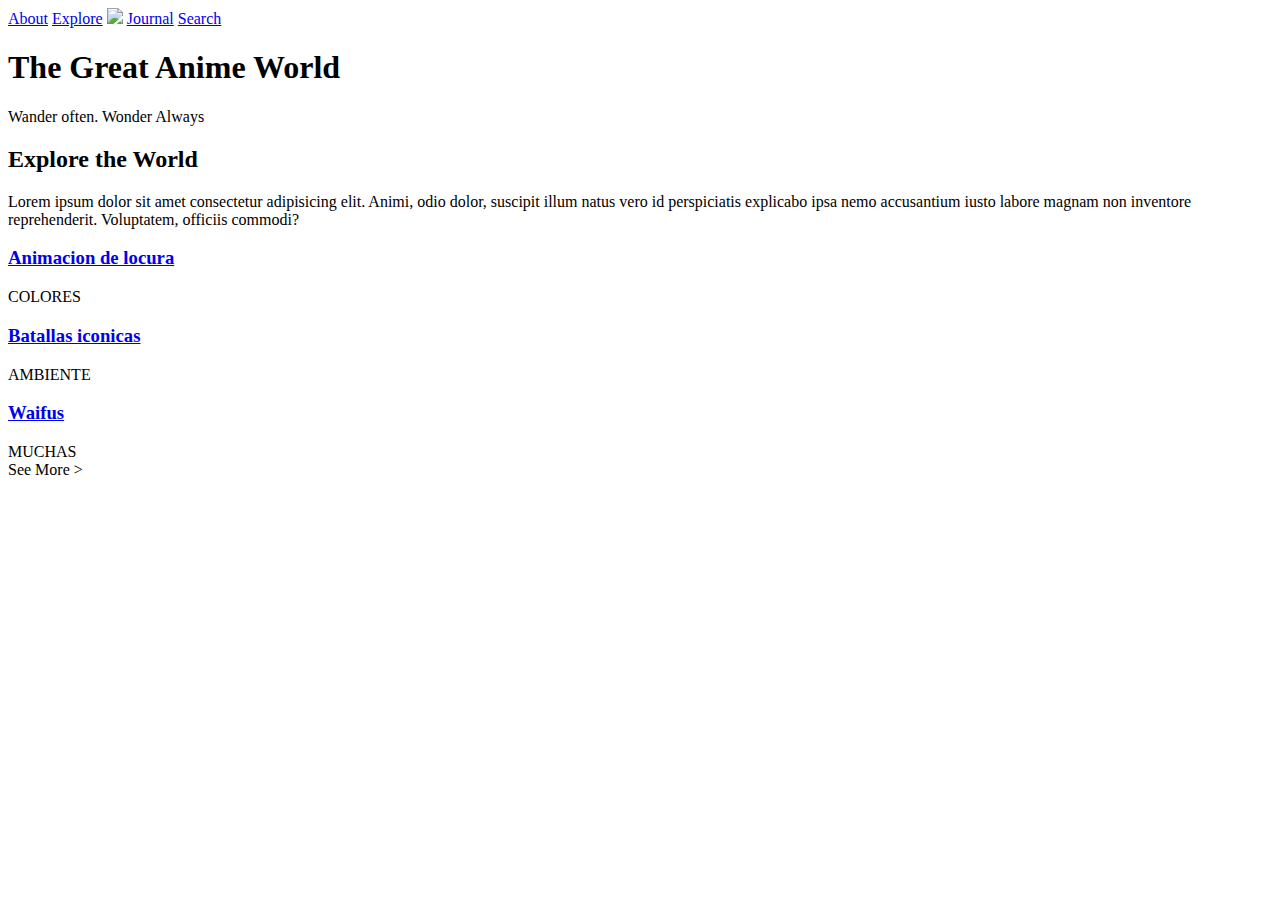
==== index.html @ eee0ff6a "Galeria hasta la mitad del index" ====
<!DOCTYPE html>
<html>
    <head>
        <title></title>
        <link type="text/css" href="index.css" rel="stylesheet">
    </head>
    <body>
        <header>
            <div class="background">
            <div class="">
                <nav class="menu">
                    <a href="#">About</a>
                    <a href="#">Explore</a>
                    <a href="#"><img class="logo" src="C:\Users\VILORIA\Documents\RV\Boot camp\2\VOTEFUNDmono2.png"></a>
                    <a href="#">Journal</a>
                    <a href="#">Search</a>
                    </nav>
            </div>
            </div>
            <div class="textoprincipal">
                <h1>The Great Anime World</h1>
                <span>Wander often. Wonder Always</span>
            </div>
            
        </header>
        <section class="explore">
            <div class="seccionp">
                <h2>Explore the World</h2>
                <p>Lorem ipsum dolor sit amet consectetur adipisicing elit. Animi, odio dolor, suscipit illum natus vero id perspiciatis explicabo ipsa nemo accusantium iusto labore magnam non inventore reprehenderit. Voluptatem, officiis commodi?</p>
            </div>     
            <div class="galeria">
                <div class="img1 galeria-img">
                   
                    <a href="#"><h3>Animacion de locura</h3></a>
                    <span>COLORES</span>
                </div>
                <div class="img2 galeria-img">
                    
                    <a href="#"><h3>Batallas iconicas</h3></a>
                    <span>AMBIENTE</span>
                </div>
                <div class="img3 galeria-img">
                    
                    <a href="#"><h3>Waifus</h3></a>
                    <span>MUCHAS</span>
                </div>
                
            </div>
            <div class="boton">
                <a>See More ></a> 
            </div>
        </section>
        <footer>

        </footer>
    </body>
</html>
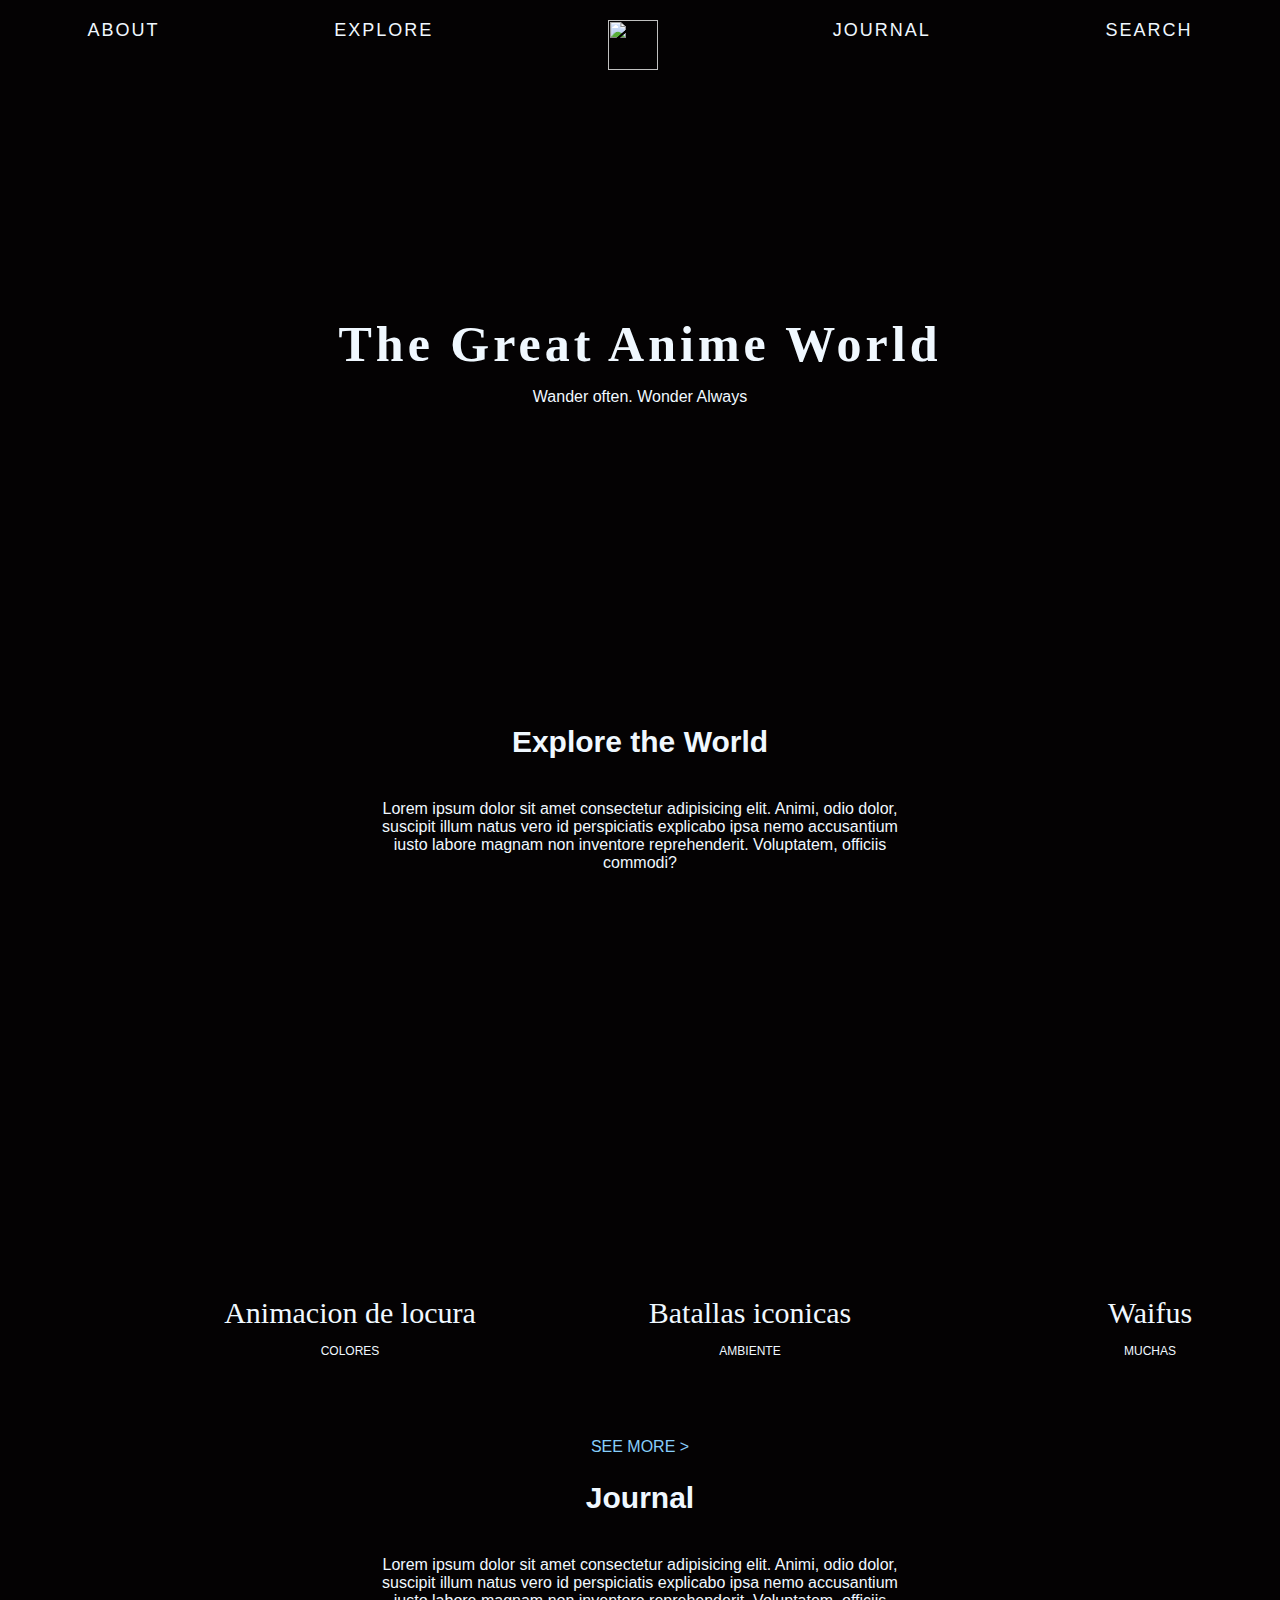
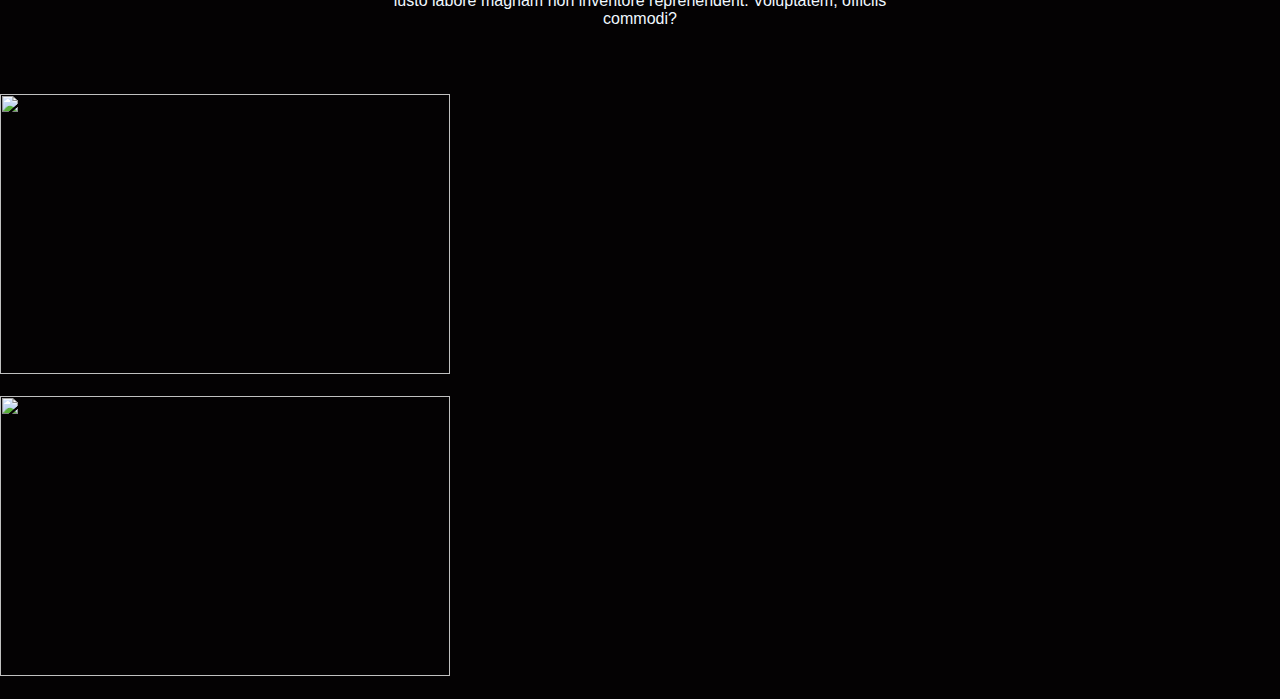
==== commit de145579: "CSS Y HTML" ====
--- a/index.html
+++ b/index.html
@@ -50,6 +50,28 @@
                 <a>See More ></a> 
             </div>
         </section>
+        <section class="journal">
+            <div class="seccionp">
+                <h2>Journal</h2>
+                <p>Lorem ipsum dolor sit amet consectetur adipisicing elit. Animi, odio dolor, suscipit illum natus vero id perspiciatis explicabo ipsa nemo accusantium iusto labore magnam non inventore reprehenderit. Voluptatem, officiis commodi?</p>
+            </div>    
+            
+            <div class="articulos">
+                <div>
+                    <img src="5m.jpg" class="journalimg">
+                    <span></span>
+                    <h3></h3>
+                    <p></p>
+                </div>
+                <div>
+                    <img src="6m.jpg" class="journalimg">
+                    <span></span>
+                    <h3></h3>
+                    <p></p>
+                </div>
+            </div>
+
+        </section>
         <footer>
 
         </footer>
--- a/index.css
+++ b/index.css
@@ -0,0 +1,171 @@
+
+body{
+    color: aliceblue;
+    margin: 0;
+    font-family: -apple-system, BlinkMacSystemFont, 'Segoe UI', Roboto, Oxygen, Ubuntu, Cantarell, 'Open Sans', 'Helvetica Neue', sans-serif;
+    background-color: #040203;
+
+    
+}
+*{
+    text-decoration: none;
+    color: aliceblue;
+}
+/* portada  */
+.background{
+    background-image: url("1.jpg");
+    background-position: center;
+    background-repeat: no-repeat;
+    height: 800px;
+    padding: 0;
+    
+    
+}
+
+.menu{
+    display: flex;
+    justify-content: space-around;    
+    width: 100%;
+    opacity: 1;
+    position: relative;
+    top: 20px;
+    font-size: 18px;
+    text-transform: uppercase;
+    letter-spacing: 2px;
+       
+}   
+
+    .logo{
+        width: 50px;
+        height: 50px;
+        flex: 1 2 auto;
+    }
+
+    .menu input{
+        background-color: white;
+        border: 0px;
+        margin: 0px;
+        
+    }
+
+header{
+       height: 700px;
+}
+
+.textoprincipal{
+    display: flex;
+    justify-content: center;
+    align-content: center;
+    flex-flow: column wrap;
+    position: relative;
+    bottom: 500px;
+    line-height: 20px;
+}
+.textoprincipal h1{
+    font-size: 50px;
+    font-family: "Nature Beauty Personal use";
+    letter-spacing: 4px;
+}
+
+.textoprincipal span{
+    font-family: -apple-system, BlinkMacSystemFont, 'Segoe UI', Roboto, Oxygen, Ubuntu, Cantarell, 'Open Sans', 'Helvetica Neue', sans-serif;
+    text-align: center;
+}
+
+/* Galeria */
+section{
+    display: flex;
+    justify-content: center;
+    align-content: center;
+    flex-flow: column nowrap;
+
+}
+
+.seccionp h2{
+    font-size: 30px;
+}
+.galeria{
+    display: flex;
+    justify-content: space-around;    
+    flex-flow: row nowrap;
+    width: 1200px;
+    margin: 0 150px;
+    
+}
+
+    .img1{
+        background: url("1m.jpg") no-repeat center center;
+        background-size: cover;
+    }
+
+    .img2{
+        background: url("2m.jpg") no-repeat center center;
+        background-size: cover;
+    }
+    .img3{
+        background: url("3m.jpg") no-repeat center center;
+        background-size: cover;
+    }
+
+.seccionp{
+    display: flex;
+    justify-content: center;
+    align-content: center;
+    flex-flow: column wrap;
+    margin-bottom: 50px;
+}
+
+   .seccionp h2, p{
+            text-align: center;
+        }
+
+    .seccionp p{
+        width: 550px;
+    }
+
+.galeria-img{
+    width: 350px;
+    height: 450px;
+    display: flex;
+    justify-content: flex-end;
+    align-items: center;
+    flex-flow: column wrap;
+    
+}
+.galeria-img h3, .galeria-img a {
+    display: block;
+    margin: 0 0 7px 0;
+    font-size: 30px;
+}
+
+.galeria-img h3{
+    font-family: "Nature Beauty Personal use";
+    font-weight: lighter;
+}
+
+.galeria-img span{
+    display: block;
+    margin-bottom: 30px;
+    font-size: 12px;
+}
+
+
+.boton{
+    flex: 1 1 100%;
+    display: flex;
+    justify-content: center;
+    margin-top: 50px;
+    text-transform: uppercase;
+    
+}
+
+.boton a{
+    color: lightskyblue;
+}
+
+/* journal */
+
+.journalimg{
+    width: 450px;
+    height: 280px;
+}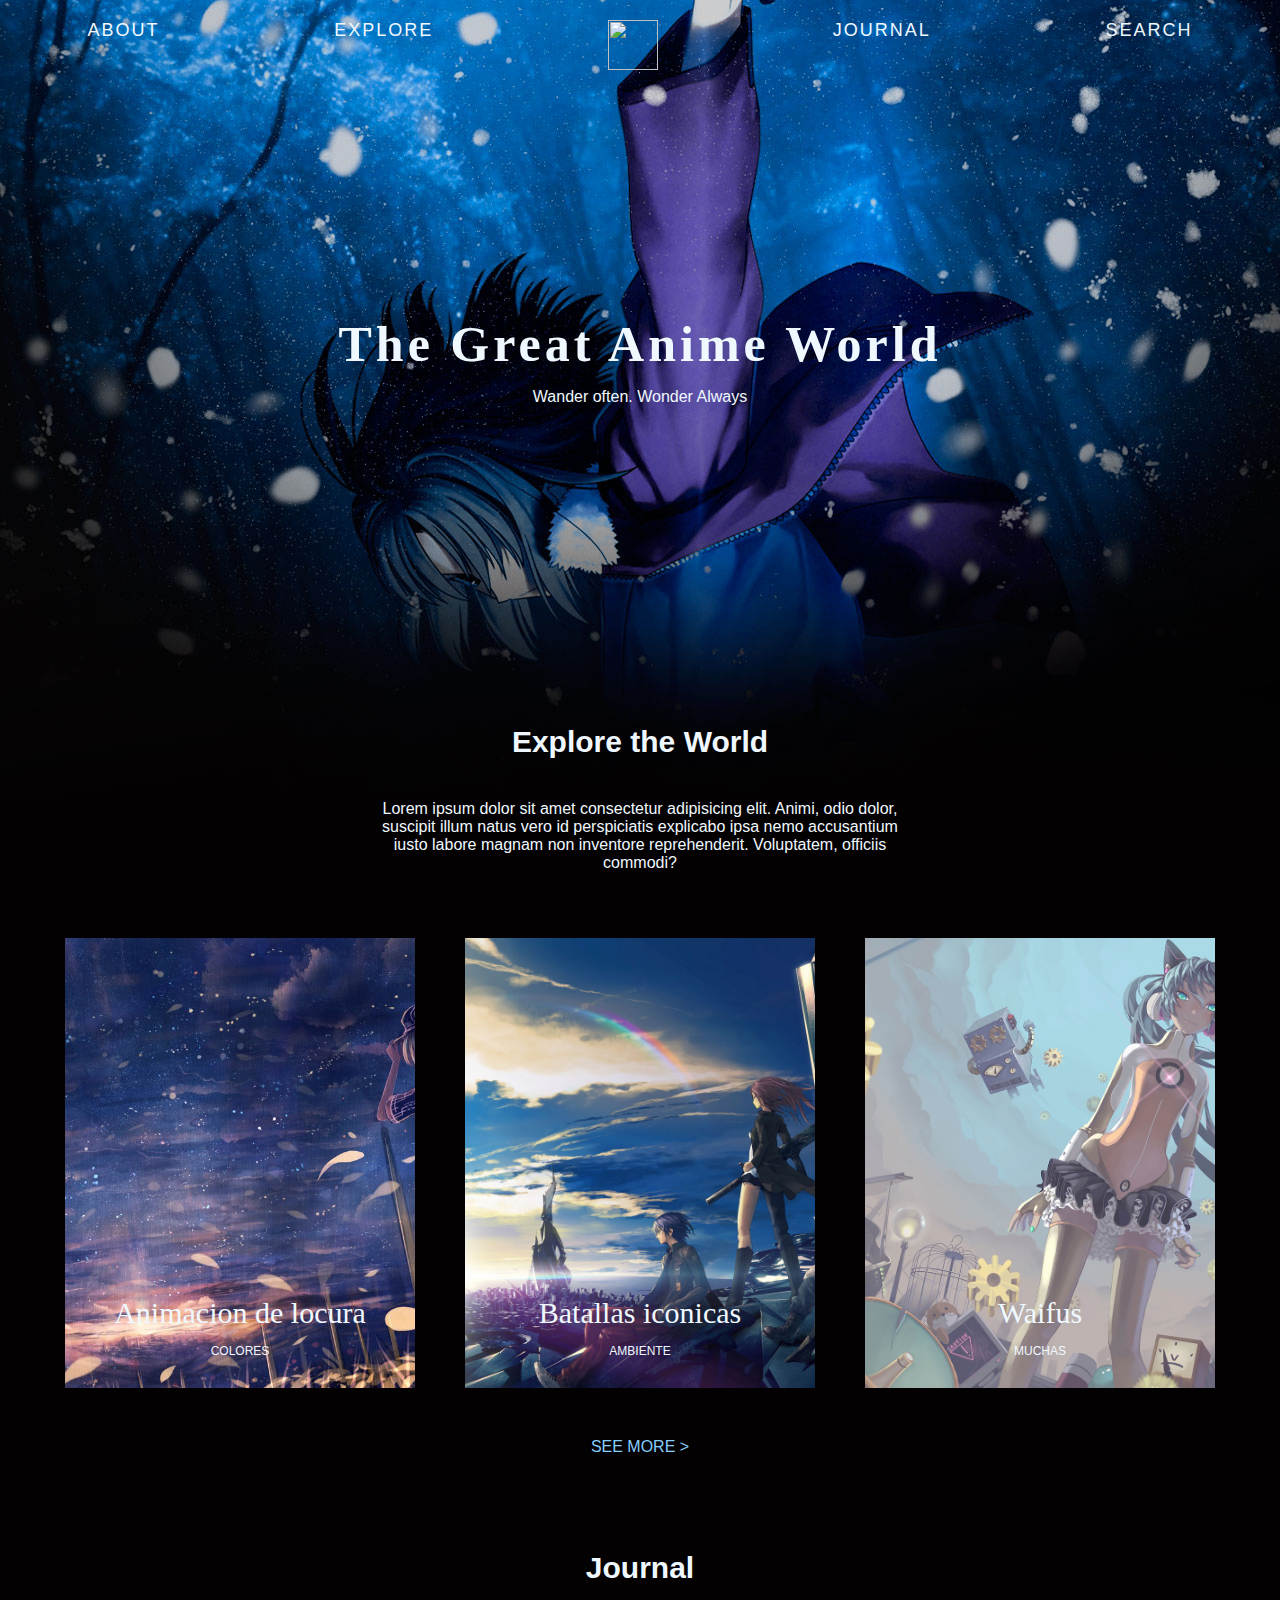
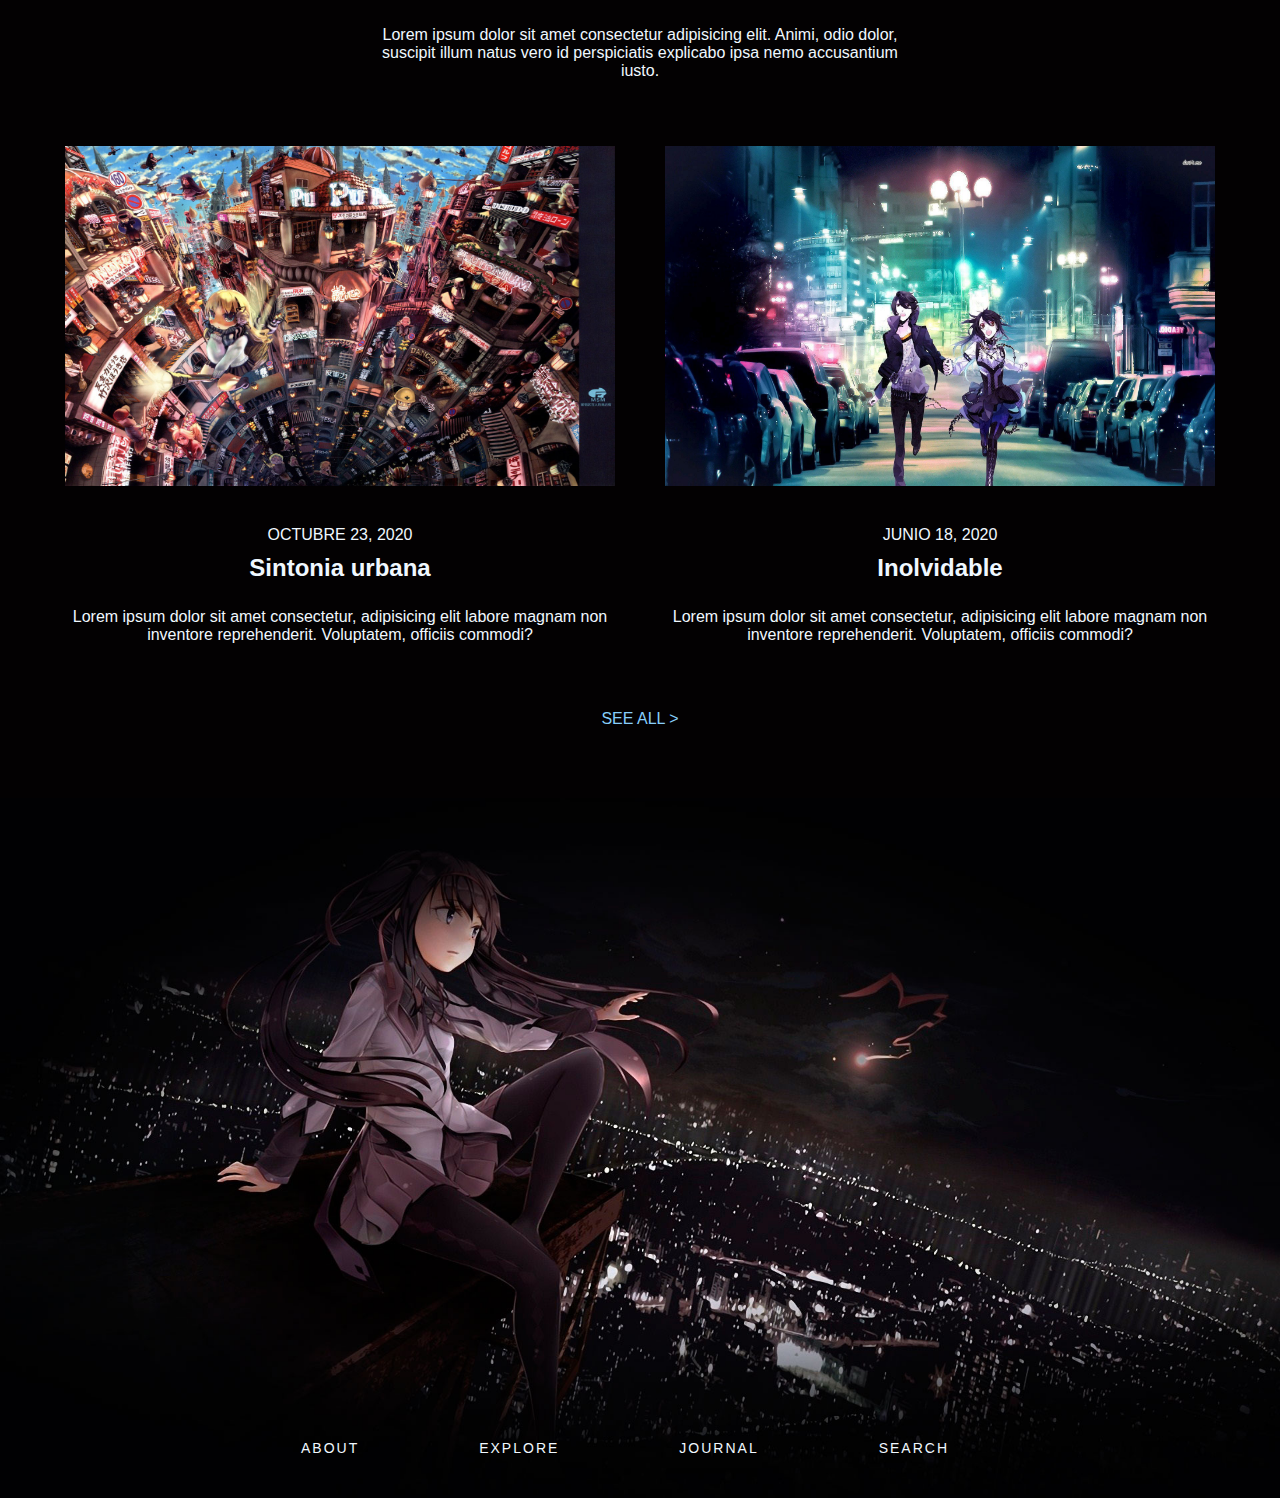
==== commit aaecf65a: "Prueba" ====
--- a/index.html
+++ b/index.html
@@ -53,27 +53,42 @@
         <section class="journal">
             <div class="seccionp">
                 <h2>Journal</h2>
-                <p>Lorem ipsum dolor sit amet consectetur adipisicing elit. Animi, odio dolor, suscipit illum natus vero id perspiciatis explicabo ipsa nemo accusantium iusto labore magnam non inventore reprehenderit. Voluptatem, officiis commodi?</p>
+                <p>Lorem ipsum dolor sit amet consectetur adipisicing elit. Animi, odio dolor, suscipit illum natus vero id perspiciatis explicabo ipsa nemo accusantium iusto. </p>
             </div>    
             
             <div class="articulos">
-                <div>
+                <div class="journalcaja">
                     <img src="5m.jpg" class="journalimg">
-                    <span></span>
-                    <h3></h3>
-                    <p></p>
+                    
+                    <span>OCTUBRE 23, 2020</span>
+                    <h2>Sintonia urbana</h2>
+                    <p>Lorem ipsum dolor sit amet consectetur, adipisicing elit labore magnam non inventore reprehenderit. Voluptatem, officiis commodi?</p>
                 </div>
-                <div>
+                <div class="journalcaja">
                     <img src="6m.jpg" class="journalimg">
-                    <span></span>
-                    <h3></h3>
-                    <p></p>
+                    <span>JUNIO 18, 2020</span>
+                    <h2>Inolvidable</h2>
+                    <p>Lorem ipsum dolor sit amet consectetur, adipisicing elit labore magnam non inventore reprehenderit. Voluptatem, officiis commodi?</p>
                 </div>
+               
+             </div>
+             <div class="boton">
+                <a>See All ></a> 
             </div>
-
         </section>
-        <footer>
-
-        </footer>
+       
+            <footer class="background2">
+                <nav class="menu2">
+                    
+                    
+                    <a href="#">About</a>
+                    <a href="#">Explore</a>
+                    <a href="#">Journal</a>
+                    <a href="#">Search</a>
+                </nav>
+               
+            </footer>
+        
+        <script src="index.js"></script>
     </body>
 </html>--- a/index.css
+++ b/index.css
@@ -3,9 +3,7 @@
     color: aliceblue;
     margin: 0;
     font-family: -apple-system, BlinkMacSystemFont, 'Segoe UI', Roboto, Oxygen, Ubuntu, Cantarell, 'Open Sans', 'Helvetica Neue', sans-serif;
-    background-color: #040203;
-
-    
+    background-color: #030102;    
 }
 *{
     text-decoration: none;
@@ -18,9 +16,7 @@
     background-repeat: no-repeat;
     height: 800px;
     padding: 0;
-    
-    
-}
+ }
 
 .menu{
     display: flex;
@@ -32,8 +28,7 @@
     font-size: 18px;
     text-transform: uppercase;
     letter-spacing: 2px;
-       
-}   
+    }   
 
     .logo{
         width: 50px;
@@ -45,8 +40,7 @@
         background-color: white;
         border: 0px;
         margin: 0px;
-        
-    }
+        }
 
 header{
        height: 700px;
@@ -78,7 +72,6 @@
     justify-content: center;
     align-content: center;
     flex-flow: column nowrap;
-
 }
 
 .seccionp h2{
@@ -89,9 +82,8 @@
     justify-content: space-around;    
     flex-flow: row nowrap;
     width: 1200px;
-    margin: 0 150px;
-    
-}
+    margin: auto;
+    }
 
     .img1{
         background: url("1m.jpg") no-repeat center center;
@@ -161,11 +153,85 @@
 
 .boton a{
     color: lightskyblue;
+    margin-bottom: 70px;
 }
 
 /* journal */
 
+.articulos{
+    display: flex;
+    justify-content: space-around;
+    flex-flow: row nowrap;
+    width: 1200px;
+    margin: auto;
+    text-align: center;
+}
+
+.journalcaja{
+    display: flex;
+    flex-flow: column wrap;
+    justify-content: center;
+    align-items: center;
+}
+
+.journalcaja span{
+   width: 100%;
+   margin-top: 40px;
+}
+
+.journalcaja p{
+    width: auto;
+ }
+
+.journalcaja h2{
+    margin: 10px 0px;
+}
+
 .journalimg{
-    width: 450px;
-    height: 280px;
+    width: 550px;
+    height: 340px;
+    display: inline-block;
+    
+}
+/* FOOTER */
+
+.background2{
+    background-image: url("22.jpg");
+    background-position: center;
+    background-repeat: no-repeat;
+    background-size: cover;
+    height: 700px;
+    padding: 0;
+    opacity: 100%;
+    
+ }
+footer{
+    display: flex;
+    justify-content: center;
+}
+ .menu2{
+    display: flex;
+    justify-content: center;
+    align-items: center; 
+    height: 50px;
+    width: 800px;
+    font-size: 14px;
+    text-transform: uppercase;
+    letter-spacing: 2px;
+    position: relative;
+    bottom: 40px;
+    top: 625px;
+    left: -15px;
+      }   
+
+.menu2 span{
+    text-transform: none;
+ 
+    width: 800px;
+    letter-spacing: 0;
+}
+
+.menu2 a{
+   
+    margin: 0 60px;
 }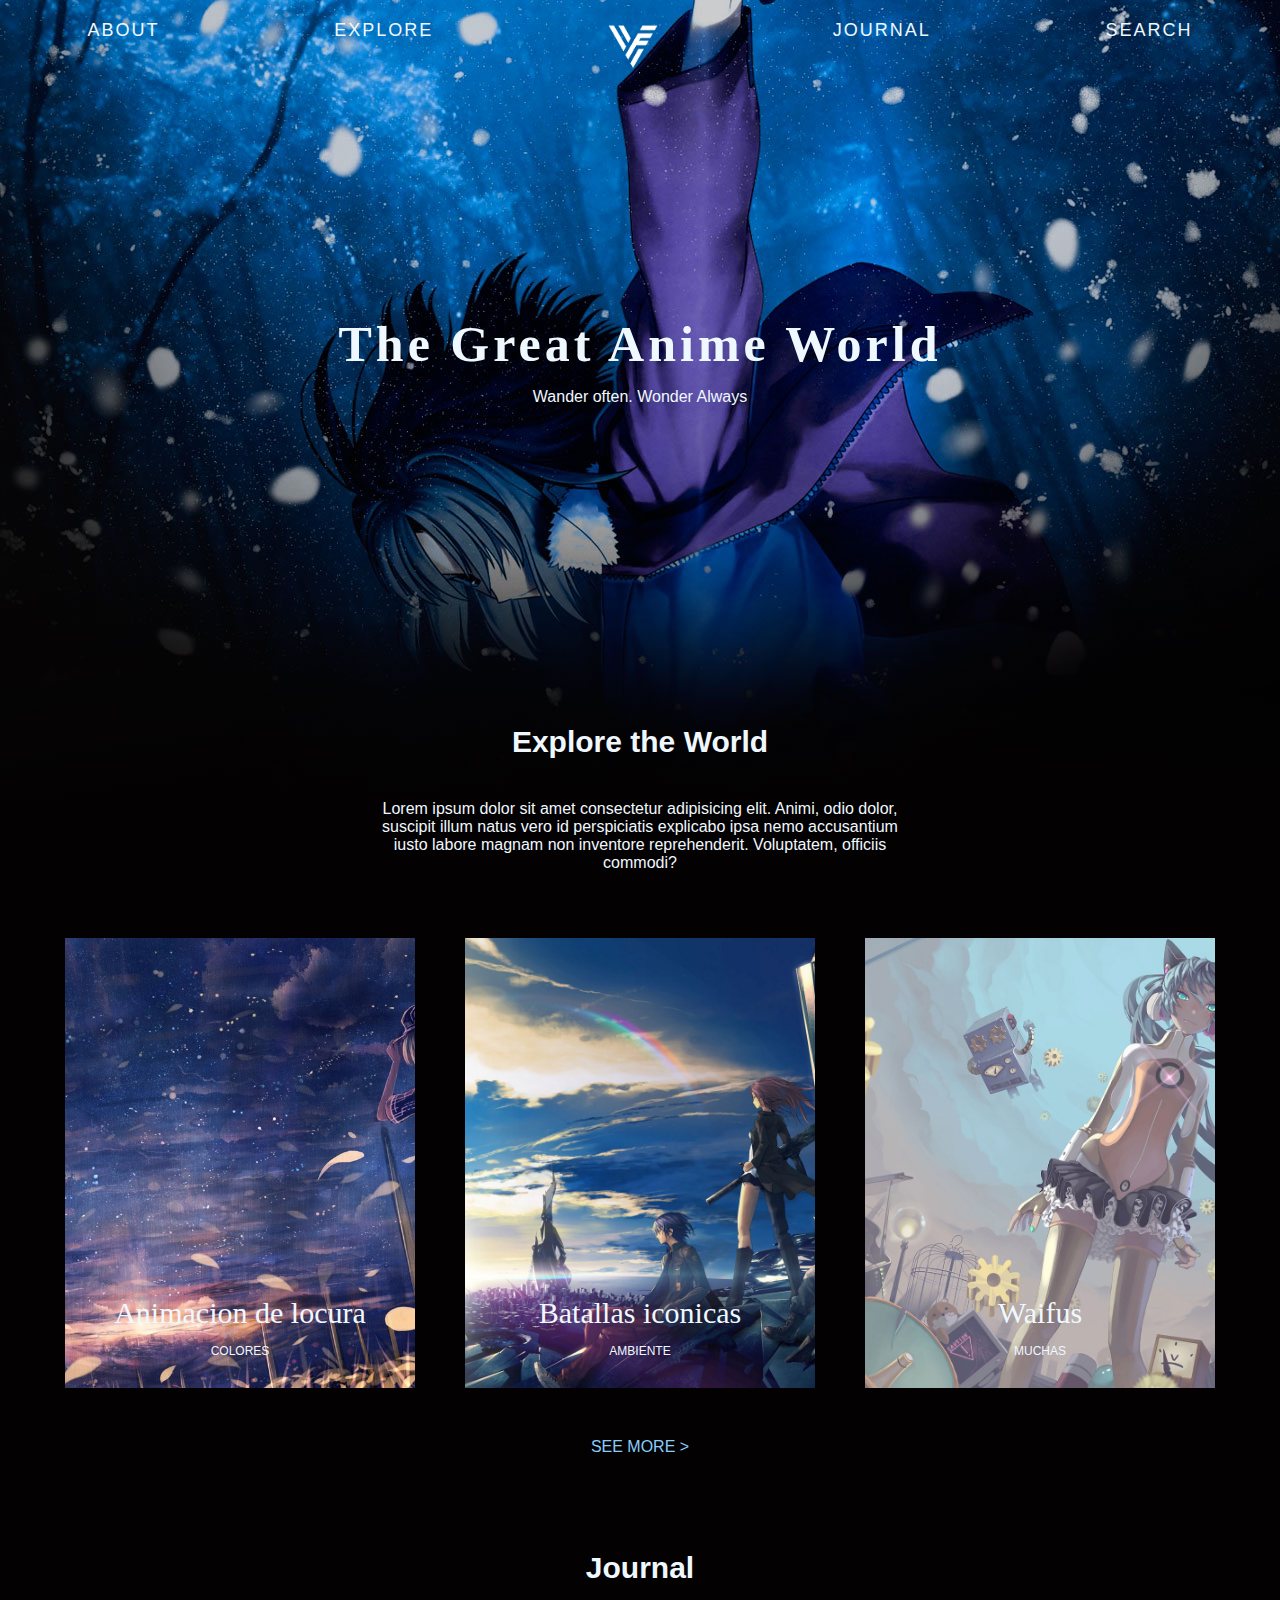
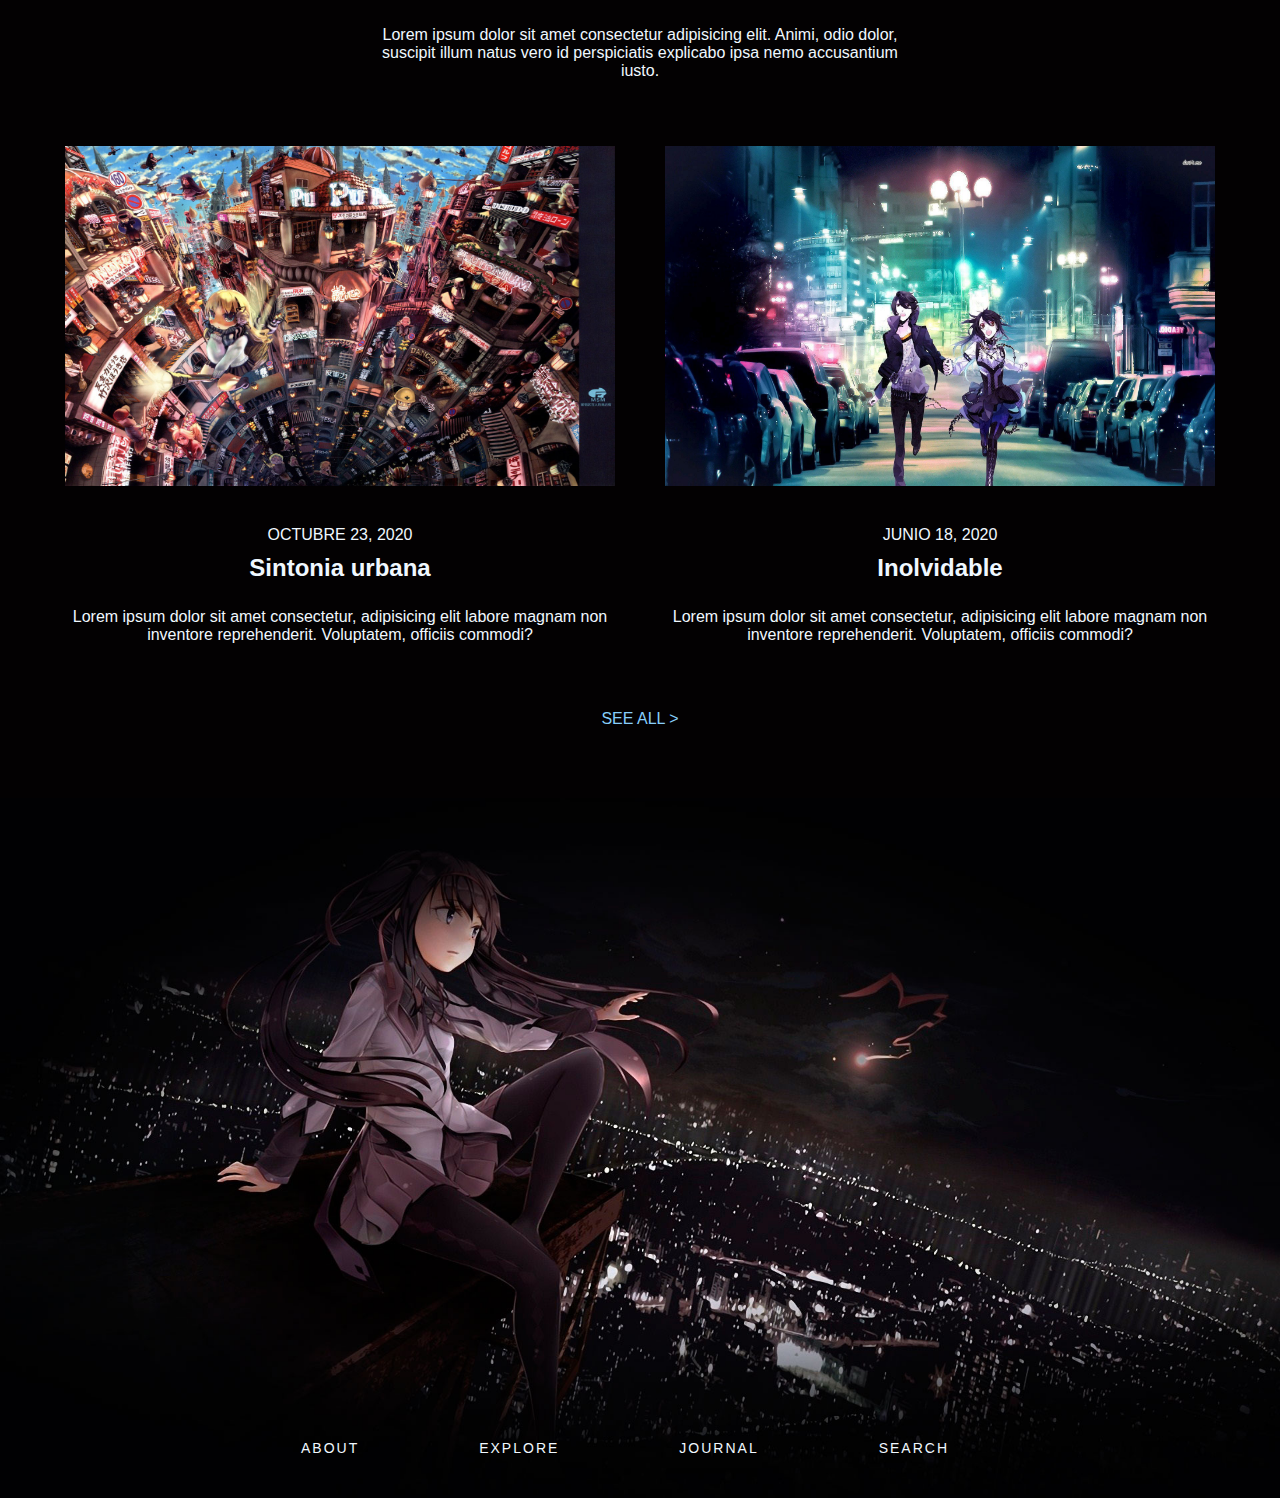
==== commit 6ed26c1d: "Se cambio enlac del logo central" ====
--- a/index.html
+++ b/index.html
@@ -11,7 +11,7 @@
                 <nav class="menu">
                     <a href="#">About</a>
                     <a href="#">Explore</a>
-                    <a href="#"><img class="logo" src="C:\Users\VILORIA\Documents\RV\Boot camp\2\VOTEFUNDmono2.png"></a>
+                    <a href="#"><img class="logo" src="VOTEFUNDmono2.png"></a>
                     <a href="#">Journal</a>
                     <a href="#">Search</a>
                     </nav>
